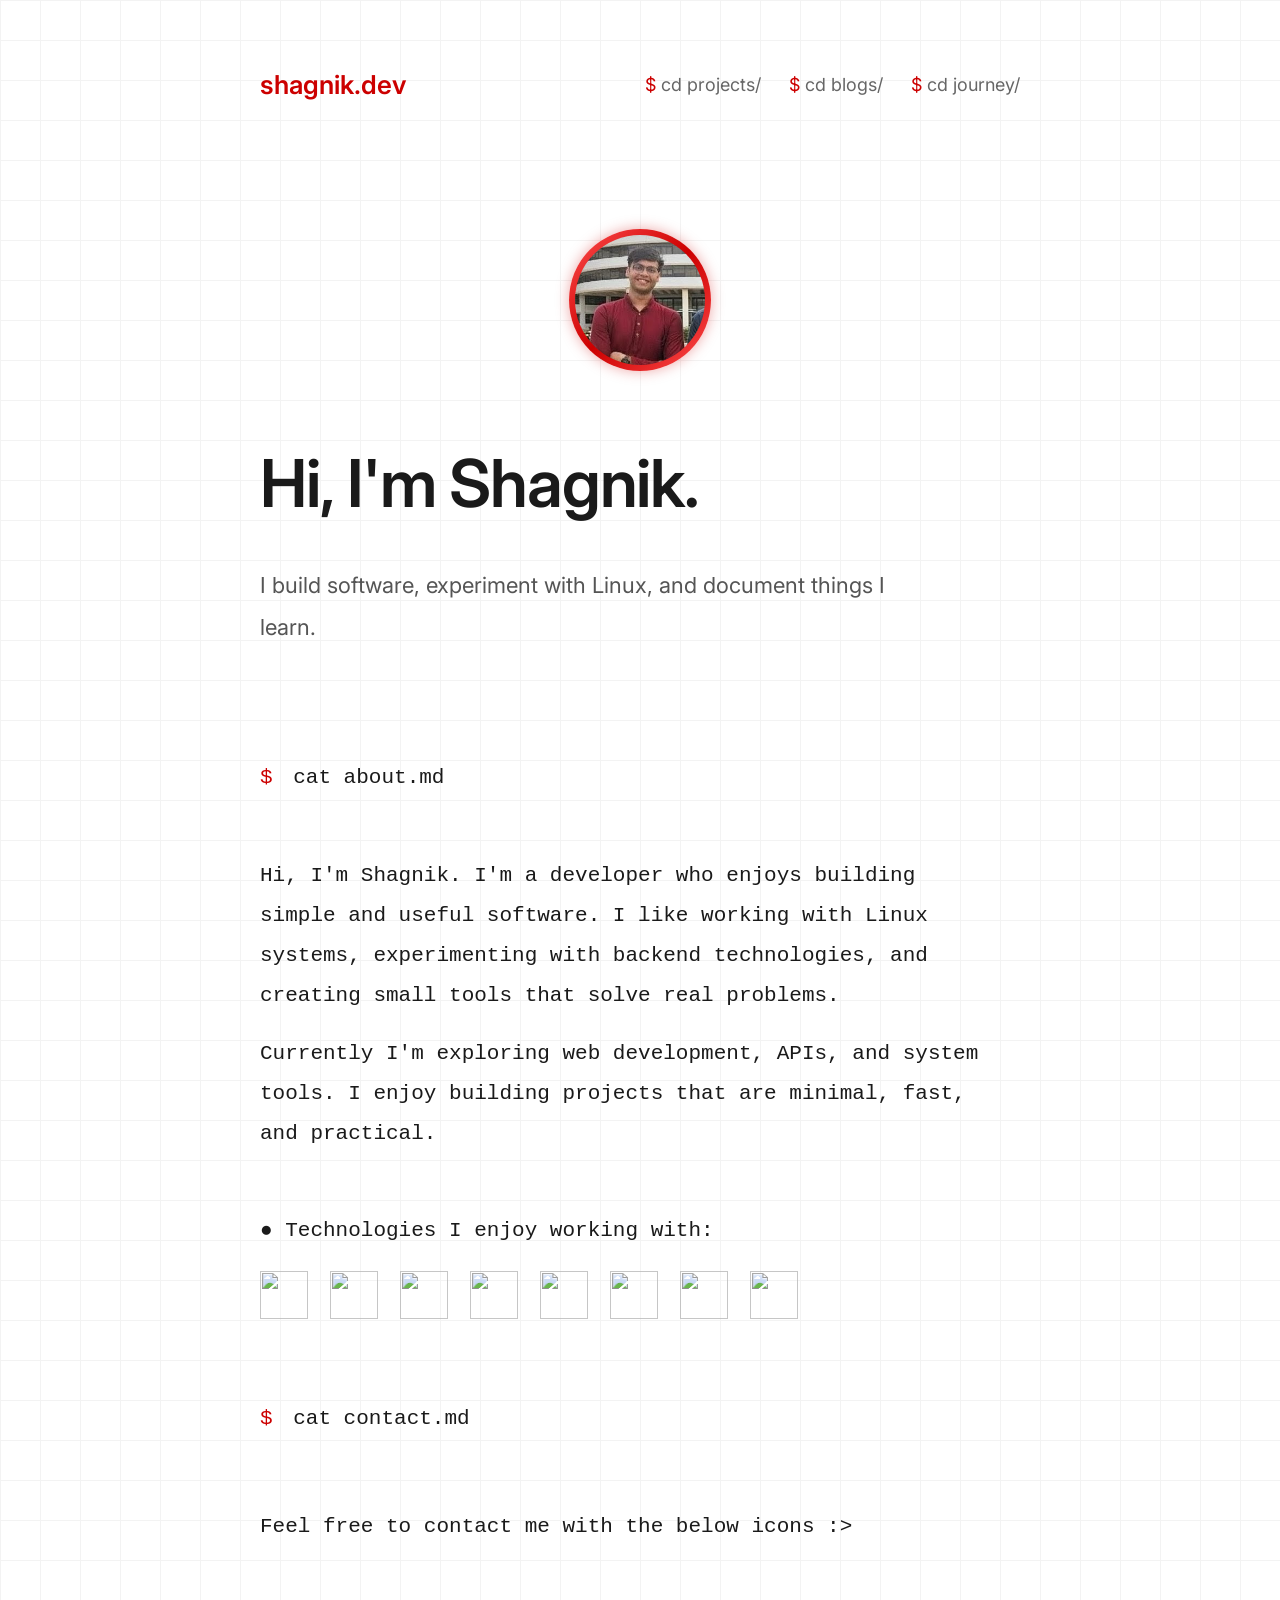
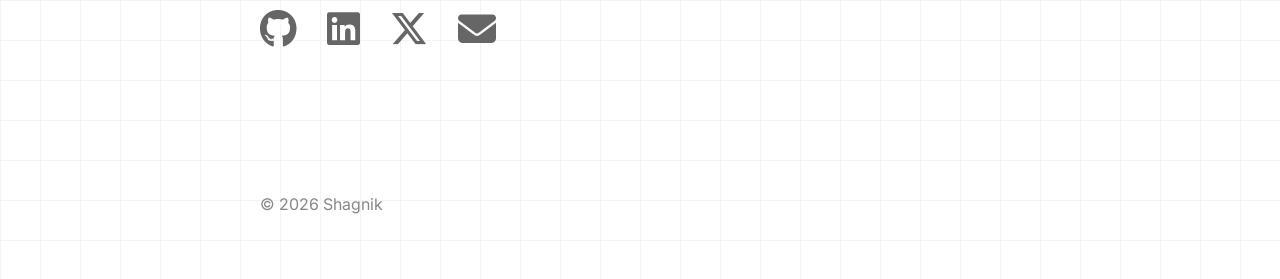
==== index.html @ b50b5f49 "changes pfp" ====
<!DOCTYPE html>
<html lang="en">
<head>

<meta charset="UTF-8">
<meta name="viewport" content="width=device-width, initial-scale=1.0">

<title>shagnik.dev</title>

<link rel="stylesheet" href="style.css">

<link rel="stylesheet"
href="https://cdnjs.cloudflare.com/ajax/libs/font-awesome/6.5.0/css/all.min.css">

</head>

<body>

<nav>

<div class="logo">shagnik.dev</div>

<ul class="links">
<li><a href="projects.html">cd projects/</a></li>
<li><a href="blogs.html">cd blogs/</a></li>
<li><a href="journey.html">cd journey/</a></li>
</ul>

</nav>

<div class="profile-container">

<div class="profile-ring">
<img src="me.jpg" alt="Shagnik">
</div>

</div>


<section class="hero">

<h1>Hi, I'm Shagnik.</h1>

<p>
I build software, experiment with Linux, and document things I learn.
</p>

</section>


<section class="terminal">

<p><span class="prompt">$</span> cat about.md</p>

<br>

<p>
Hi, I'm Shagnik. I'm a developer who enjoys building simple and useful
software. I like working with Linux systems, experimenting with backend
technologies, and creating small tools that solve real problems.
</p>

<p>
Currently I'm exploring web development, APIs, and system tools. I enjoy
building projects that are minimal, fast, and practical.
</p>

<br>

<p>● Technologies I enjoy working with:</p>

<div class="tech">

<img src="https://cdn.jsdelivr.net/gh/devicons/devicon/icons/html5/html5-original.svg">
<img src="https://cdn.jsdelivr.net/gh/devicons/devicon/icons/css3/css3-original.svg">
<img src="https://cdn.jsdelivr.net/gh/devicons/devicon/icons/javascript/javascript-original.svg">
<img src="https://cdn.jsdelivr.net/gh/devicons/devicon/icons/mongodb/mongodb-original.svg">
<img src="https://cdn.jsdelivr.net/gh/devicons/devicon/icons/github/github-original.svg">
<img src="https://cdn.jsdelivr.net/gh/devicons/devicon/icons/flask/flask-original.svg">
<img src="https://cdn.jsdelivr.net/gh/devicons/devicon/icons/go/go-original.svg">
<img src="https://cdn.jsdelivr.net/gh/devicons/devicon/icons/cplusplus/cplusplus-original.svg">

</div>


<br><br>

<p><span class="prompt">$</span> cat contact.md</p>

<br>

<ul class="terminal-list">
<li>Feel free to contact me with the below icons :></li>

</ul>


<div class="contact-icons">

<a href="https://github.com/SHAGNIK007" target="_blank" rel="noopener noreferrer">
<i class="fa-brands fa-github"></i>
</a>

<a href="https://in.linkedin.com/in/shagniksarkar" target="_blank" rel="noopener noreferrer">
<i class="fa-brands fa-linkedin"></i>
</a>

<a href="https://x.com/itz_shagnik" target="_blank" rel="noopener noreferrer">
<i class="fa-brands fa-x-twitter"></i>
</a>

<a href="mailto:shagniksarkar07@gmail.com" target="_blank" rel="noopener noreferrer">
<i class="fa-solid fa-envelope"></i>
</a>

</div>

</section>


<footer>

<p>© 2026 Shagnik</p>

</footer>

</body>
</html>
---- style.css ----
@import url('https://fonts.googleapis.com/css2?family=Inter:wght@400;500;600&display=swap');

*{
margin:0;
padding:0;
box-sizing:border-box;
}

body{

font-family:Inter, sans-serif;
color:#1a1a1a;
max-width:880px;
margin:auto;
padding:60px;
line-height:1.9;

-webkit-font-smoothing: antialiased;
-moz-osx-font-smoothing: grayscale;
text-rendering: optimizeLegibility;

background-color:white;

background-image:
linear-gradient(#f3f3f3 1px, transparent 1px),
linear-gradient(90deg,#f3f3f3 1px, transparent 1px);

background-size:40px 40px;

}


/* NAVBAR */

nav{

display:flex;
justify-content:space-between;
align-items:center;
margin-bottom:120px;

}

.logo{

font-weight:600;
font-size:26px;
color:#cc0000;

}

.links a::before{
content: "$ ";
color:#cc0000;
}

.links{

display:flex;
gap:28px;
list-style:none;

}

.links a{

text-decoration:none;
color:#666;
font-size:18px;
transition:0.2s;

}

.links a:hover{

color:#cc0000;

}

/*PROFILE PIC ---------------------------------------*/
.profile-container{

display:flex;
justify-content:center;
margin-bottom:50px;

}

.profile-ring{

padding:6px;
border-radius:50%;
background:linear-gradient(135deg,#ff4d4d,#cc0000,#ff4d4d);
box-shadow:0 0 14px rgba(204,0,0,0.35);

}

.profile-ring img{

width:130px;
height:130px;
border-radius:50%;
object-fit:cover;
display:block;

}





/* HERO */

.hero{

margin-bottom:110px;

}

.hero h1{

font-size:66px;
margin-bottom:18px;
letter-spacing:-1.2px;
font-weight:600;

}

.hero p{

color:#555;
max-width:640px;
font-size:22px;

}


/* TERMINAL */

.terminal{

font-family:monospace;
margin-bottom:120px;
font-size:21px;
max-width:720px;

}

.prompt{

color:#cc0000;
margin-right:8px;

}

.terminal p{

margin-bottom:18px;

}


/* TERMINAL LIST */

.terminal-list{

list-style:none;
margin-top:10px;

}

.terminal-list li{

margin-bottom:12px;

}


/* TECH LOGOS */

.tech{

display:flex;
gap:22px;
margin-top:20px;
flex-wrap:wrap;

}

.tech img{

width:48px;
height:48px;
opacity:0.9;
transition:0.2s;

}

.tech img:hover{

transform:scale(1.1);

}


/* CONTACT ICONS */

.contact-icons{

display:flex;
gap:30px;
margin-top:50px;

}

.contact-icons a{

color:#666;
font-size:38px;
transition:0.2s;

}

.contact-icons a:hover{

color:#cc0000;

}


/* FOOTER */

footer{

margin-top:60px;
font-size:16px;
color:#888;

}





/*PROJECTS.HTML------------------------------------------------------------------------------------------*/

.project-list{

list-style:none;
margin-top:10px;

}

.project-list li{

margin-bottom:18px;
font-size:20px;

}

.project-list a{

text-decoration:none;
color:#cc0000;

}

.project-list a:hover{

text-decoration:underline;

}

.project-list span{

color:#555;

}

/*BLOGS.HTML------------------------------------------------------------------------------------------*/
.blog-list{

list-style:none;
margin-top:10px;

}

.blog-list li{

margin-bottom:18px;
font-size:20px;

}

.blog-list a{

text-decoration:none;
color:#cc0000;

}

.blog-list a:hover{

text-decoration:underline;

}

.blog-list span{

color:#555;

}



/*JOURNEY.HTML------------------------------------------------------------------------------------------*/


.coming-soon{

display:flex;
justify-content:center;
align-items:center;
height:40vh;

}

.coming-soon h1{

font-size:100px;
font-weight:600;
letter-spacing:4px;
color:#cc0000;

}
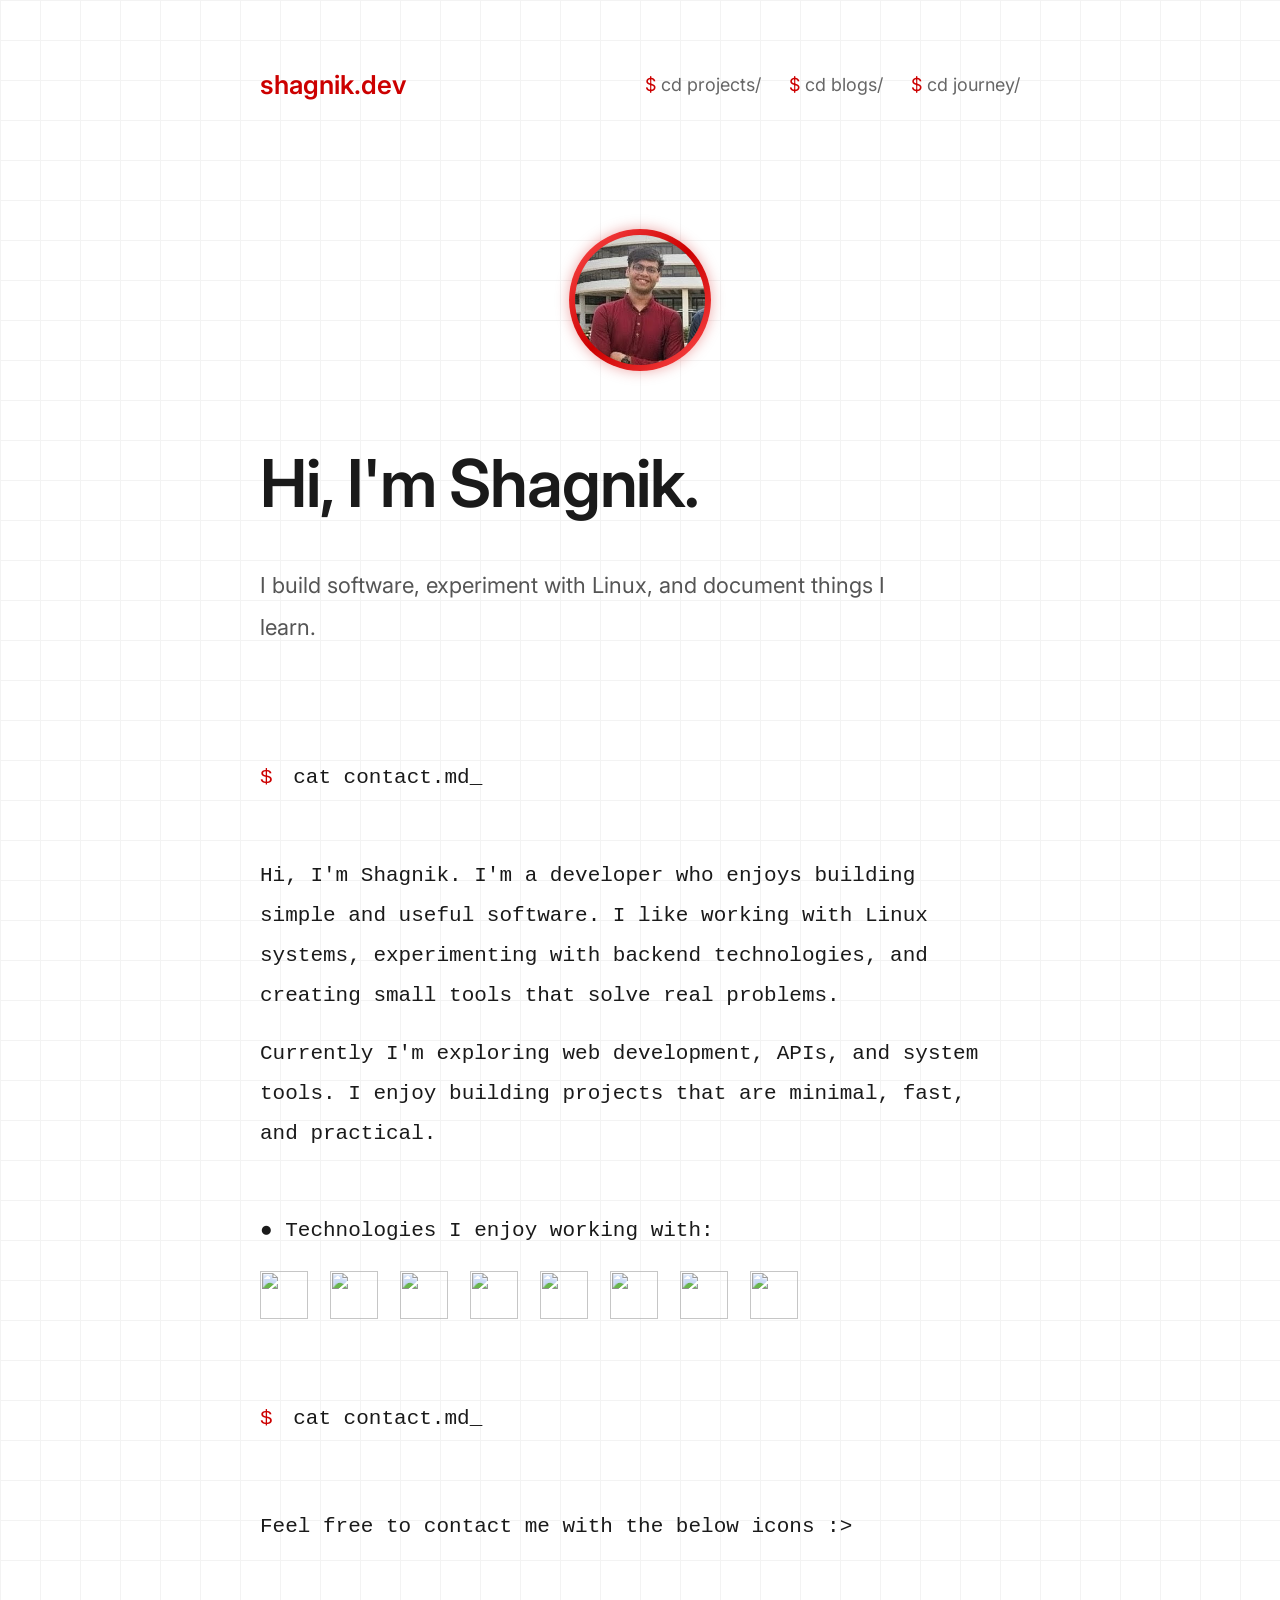
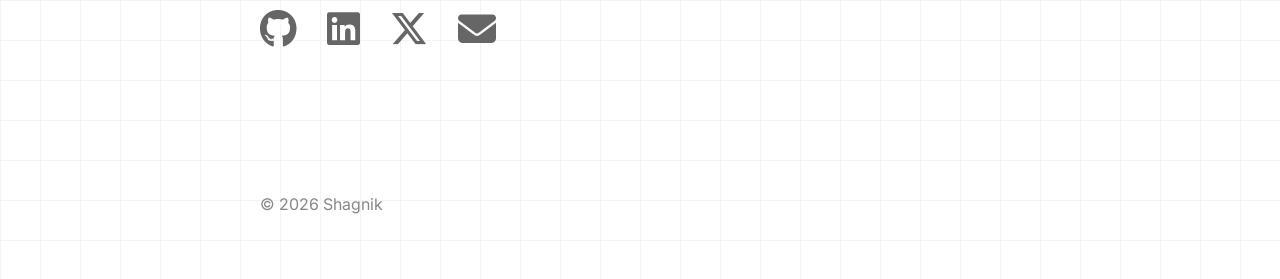
==== commit d5732d5a: "changes" ====
--- a/index.html
+++ b/index.html
@@ -8,6 +8,7 @@
 <title>shagnik.dev</title>
 
 <link rel="stylesheet" href="style.css">
+<link rel="icon" type="image/jpg" href="me.jpg">
 
 <link rel="stylesheet"
 href="https://cdnjs.cloudflare.com/ajax/libs/font-awesome/6.5.0/css/all.min.css">
@@ -50,7 +51,10 @@
 
 <section class="terminal">
 
-<p><span class="prompt">$</span> cat about.md</p>
+<p class="terminal-command">
+<span class="prompt">$</span> cat contact.md<span class="cursor">_</span>
+</p>
+
 
 <br>
 
@@ -85,7 +89,9 @@
 
 <br><br>
 
-<p><span class="prompt">$</span> cat contact.md</p>
+<p class="terminal-command">
+<span class="prompt">$</span> cat contact.md<span class="cursor">_</span>
+</p>
 
 <br>
 
--- a/style.css
+++ b/style.css
@@ -46,7 +46,6 @@
 font-weight:600;
 font-size:26px;
 color:#cc0000;
-
 }
 
 .links a::before{
@@ -333,3 +332,15 @@
 color:#cc0000;
 
 }
+
+/* blibking stuf*/
+
+.cursor{
+animation: blink 1s infinite;
+}
+
+@keyframes blink{
+0%{opacity:1;}
+50%{opacity:0;}
+100%{opacity:1;}
+}
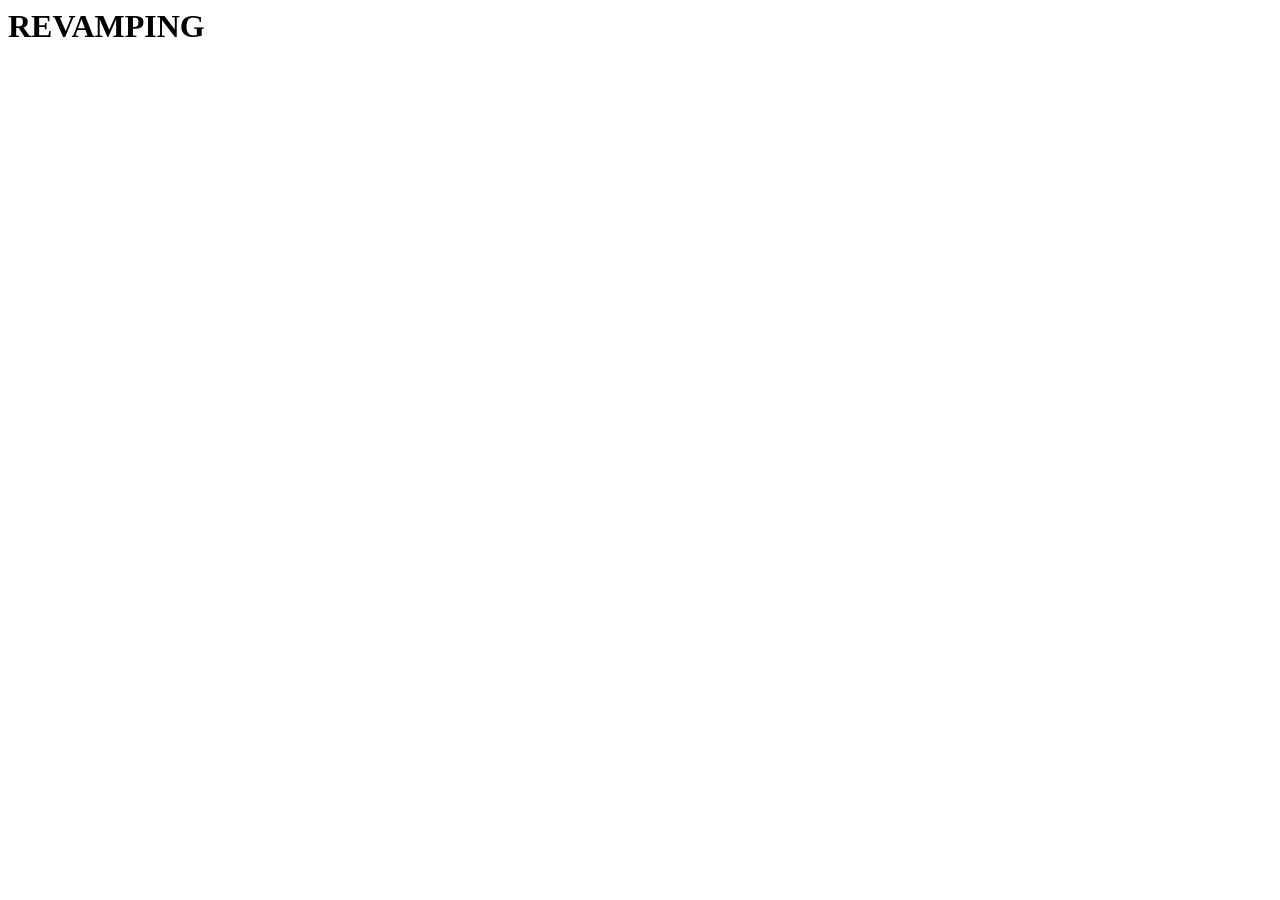
==== commit 327d6c86: "REVAMPING" ====
--- a/index.html
+++ b/index.html
@@ -1,4 +1,4 @@
-<!DOCTYPE html>
+<!-- <!DOCTYPE html>
 <html lang="en">
 <head>
 
@@ -38,11 +38,11 @@
 </div>
 
 
-<section class="hero">
+<section class="hero"> -->
 
-<h1>Hi, I'm Shagnik.</h1>
+<h1>REVAMPING</h1>
 
-<p>
+<!-- <p>
 I build software, experiment with Linux, and document things I learn.
 </p>
 
@@ -131,4 +131,4 @@
 </footer>
 
 </body>
-</html>+</html> -->
--- a/style.css
+++ b/style.css
@@ -343,4 +343,27 @@
 0%{opacity:1;}
 50%{opacity:0;}
 100%{opacity:1;}
+}
+
+/*blog API---------------------------------- */
+
+.terminal h1{
+
+margin-top:10px;
+margin-bottom:10px;
+
+}
+
+.terminal h2{
+
+margin-top:30px;
+margin-bottom:10px;
+color:#000000;
+
+}
+
+.terminal p{
+
+max-width:720px;
+
 }
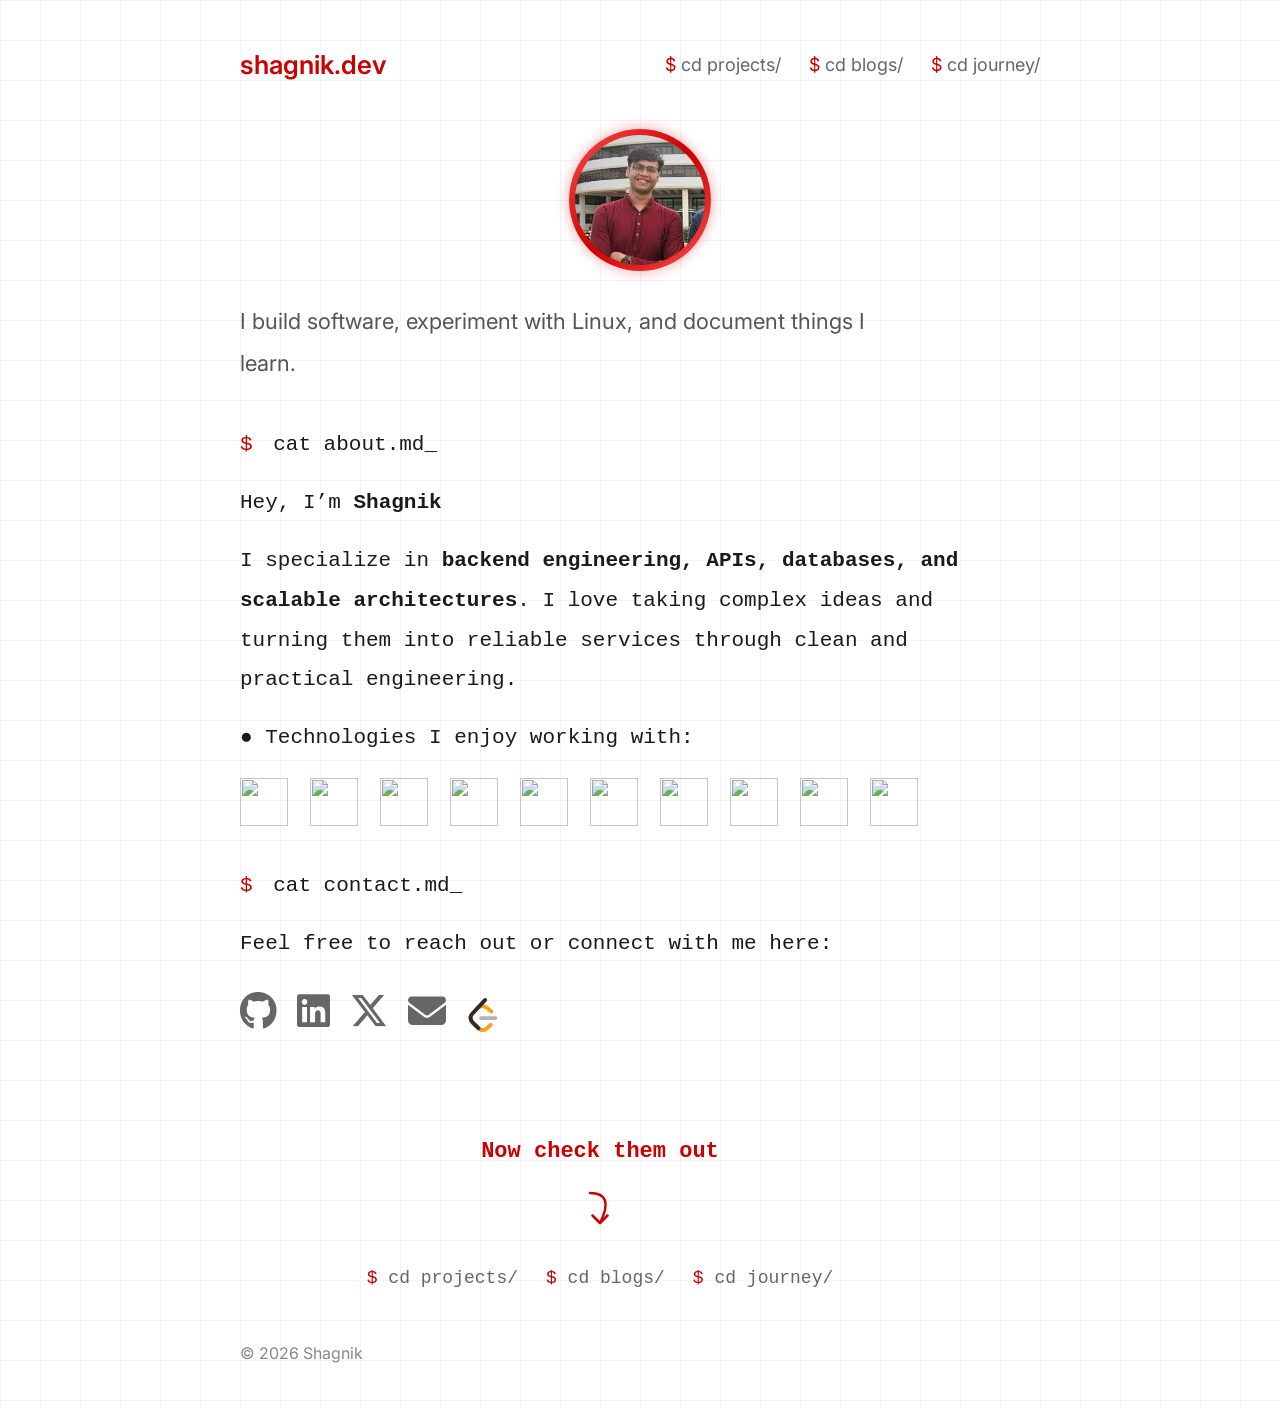
==== commit 9651d027: "revamped website" ====
--- a/index.html
+++ b/index.html
@@ -1,4 +1,4 @@
-<!-- <!DOCTYPE html>
+<!DOCTYPE html>
 <html lang="en">
 <head>
 
@@ -37,39 +37,27 @@
 
 </div>
 
+<section class="hero"> 
 
-<section class="hero"> -->
-
-<h1>REVAMPING</h1>
-
-<!-- <p>
+<p>
 I build software, experiment with Linux, and document things I learn.
 </p>
 
 </section>
 
-
 <section class="terminal">
 
 <p class="terminal-command">
-<span class="prompt">$</span> cat contact.md<span class="cursor">_</span>
-</p>
-
-
-<br>
-
-<p>
-Hi, I'm Shagnik. I'm a developer who enjoys building simple and useful
-software. I like working with Linux systems, experimenting with backend
-technologies, and creating small tools that solve real problems.
+<span class="prompt">$</span> cat about.md<span class="cursor">_</span>
 </p>
 
 <p>
-Currently I'm exploring web development, APIs, and system tools. I enjoy
-building projects that are minimal, fast, and practical.
+Hey, I’m <strong>Shagnik</strong>
 </p>
 
-<br>
+<p>
+I specialize in <strong>backend engineering, APIs, databases, and scalable architectures</strong>. I love taking complex ideas and turning them into reliable services through clean and practical engineering.
+</p>
 
 <p>● Technologies I enjoy working with:</p>
 
@@ -83,23 +71,16 @@
 <img src="https://cdn.jsdelivr.net/gh/devicons/devicon/icons/flask/flask-original.svg">
 <img src="https://cdn.jsdelivr.net/gh/devicons/devicon/icons/go/go-original.svg">
 <img src="https://cdn.jsdelivr.net/gh/devicons/devicon/icons/cplusplus/cplusplus-original.svg">
+<img src="https://cdn.jsdelivr.net/gh/devicons/devicon/icons/postgresql/postgresql-original.svg">
+<img src="https://cdn.jsdelivr.net/gh/devicons/devicon/icons/supabase/supabase-original.svg">
 
 </div>
 
-
-<br><br>
-
-<p class="terminal-command">
+<p class="terminal-command" style="margin-top: 40px;">
 <span class="prompt">$</span> cat contact.md<span class="cursor">_</span>
 </p>
 
-<br>
-
-<ul class="terminal-list">
-<li>Feel free to contact me with the below icons :></li>
-
-</ul>
-
+<p style="margin-bottom: 15px;">Feel free to reach out or connect with me here:</p>
 
 <div class="contact-icons">
 
@@ -119,10 +100,35 @@
 <i class="fa-solid fa-envelope"></i>
 </a>
 
+<a href="https://leetcode.com/u/SHAGNIK_SARKAR/" target="_blank" rel="noopener noreferrer" title="LeetCode" style="display: flex; align-items: center; transition: transform 0.2s;">
+<svg width="34" height="34" viewBox="0 0 94 111" xmlns="http://www.w3.org/2000/svg">
+    <path d="M67.5068339,83.0664138 C70.0005384,80.5763786 74.0371402,80.5828822 76.5228362,83.0809398 C79.0085322,85.5789975 79.00204,89.6226456 76.5083355,92.1126808 L65.4351451,103.169577 C55.2192332,113.370744 38.5604663,113.518673 28.1722578,103.513204 C28.112217,103.455678 23.486583,98.9201326 8.22702585,83.9570195 C-1.92478479,74.0028895 -2.93614945,58.0748736 6.61697549,47.8463644 L24.4286944,28.7745461 C33.9100043,18.6218594 51.3874487,17.5122246 62.2279907,26.2789232 L78.4052912,39.3620235 C81.1448956,41.5776292 81.5728103,45.5984975 79.3610655,48.3428842 C77.1493207,51.0872709 73.1354592,51.5159327 70.3958548,49.300327 L54.2186634,36.2173149 C48.5492813,31.6325105 38.631911,32.2621597 33.7398535,37.5006265 L15.9279056,56.5726899 C11.2772073,61.552182 11.7865613,69.5740156 17.1461283,74.8292186 C28.3515339,85.8169393 36.9874071,94.2846214 36.9973988,94.294225 C42.3981571,99.4959838 51.130862,99.418438 56.43358,94.1233737 L67.5068339,83.0664138 Z" fill="#FFA116"></path>
+    <path d="M40.6069914,72.0014117 C37.086019,72.0014117 34.2317068,69.142117 34.2317068,65.6149982 C34.2317068,62.0878794 37.086019,59.2285847 40.6069914,59.2285847 L87.6247154,59.2285847 C91.1456879,59.2285847 94,62.0878794 94,65.6149982 C94,69.142117 91.1456879,72.0014117 87.6247154,72.0014117 L40.6069914,72.0014117 Z" fill="#B3B3B3"></path>
+    <path d="M49.4124315,2.02335002 C51.8178981,-0.552320454 55.852269,-0.686893945 58.4234511,1.72277172 C60.9946333,4.13243738 61.1289722,8.17385083 58.7235056,10.7495213 L15.9282277,56.5728697 C11.2773659,61.551984 11.7867168,69.5737689 17.1459309,74.8291832 L36.9094236,94.2091099 C39.4255514,96.6764051 39.4686234,100.719828 37.0056277,103.240348 C34.5426319,105.760868 30.5062548,105.804016 27.990127,103.33672 L8.22654289,83.9567041 C-1.92467414,74.0021005 -2.93603527,58.0741402 6.61751533,47.846311 L49.4124315,2.02335002 Z" fill="#2c2c2c"></path>
+</svg>
+</a>
+
+</div>
+
+
+<div style="margin-top: 80px; display: flex; flex-direction: column; align-items: center; justify-content: center;">
+    <p style="font-size: 22px; font-weight: 600; color: #cc0000; font-family: monospace; margin-bottom: 10px;">
+        Now check them out
+    </p>
+    
+    <svg width="50" height="50" viewBox="0 0 100 100" fill="none" stroke="#cc0000" stroke-width="5" stroke-linecap="round" stroke-linejoin="round" style="margin-bottom: 25px;">
+        <path d="M 30 20 Q 80 20 50 80" />
+        <path d="M 35 65 L 50 80 L 65 65" />
+    </svg>
+    
+    <ul class="links" style="justify-content: center; flex-wrap: wrap;">
+        <li><a href="projects.html">cd projects/</a></li>
+        <li><a href="blogs.html">cd blogs/</a></li>
+        <li><a href="journey.html">cd journey/</a></li>
+    </ul>
 </div>
 
 </section>
-
 
 <footer>
 
@@ -131,4 +137,4 @@
 </footer>
 
 </body>
-</html> -->
+</html>
--- a/style.css
+++ b/style.css
@@ -12,7 +12,7 @@
 color:#1a1a1a;
 max-width:880px;
 margin:auto;
-padding:60px;
+padding:40px;
 line-height:1.9;
 
 -webkit-font-smoothing: antialiased;
@@ -37,7 +37,7 @@
 display:flex;
 justify-content:space-between;
 align-items:center;
-margin-bottom:120px;
+margin-bottom:40px;
 
 }
 
@@ -81,7 +81,7 @@
 
 display:flex;
 justify-content:center;
-margin-bottom:50px;
+margin-bottom:30px;
 
 }
 
@@ -112,7 +112,7 @@
 
 .hero{
 
-margin-bottom:110px;
+margin-bottom:40px;
 
 }
 
@@ -139,7 +139,7 @@
 .terminal{
 
 font-family:monospace;
-margin-bottom:120px;
+margin-bottom:40px;
 font-size:21px;
 max-width:720px;
 
@@ -207,8 +207,9 @@
 .contact-icons{
 
 display:flex;
-gap:30px;
-margin-top:50px;
+gap:20px;
+margin-top:10px;
+align-items: center;
 
 }
 
@@ -231,7 +232,7 @@
 
 footer{
 
-margin-top:60px;
+margin-top:40px;
 font-size:16px;
 color:#888;
 
@@ -243,106 +244,203 @@
 
 /*PROJECTS.HTML------------------------------------------------------------------------------------------*/
 
-.project-list{
+.project-grid {
+    display: grid;
+    grid-template-columns: repeat(auto-fit, minmax(280px, 1fr));
+    gap: 24px;
+    margin-top: 30px;
+}
+
+.project-card {
+    border: 1px solid #eaeaea;
+    border-radius: 12px;
+    padding: 24px;
+    background-color: #fff;
+    box-shadow: 0 4px 6px rgba(0, 0, 0, 0.02), 0 1px 3px rgba(0,0,0,0.05);
+    transition: transform 0.3s ease, box-shadow 0.3s ease, border-color 0.3s ease;
+    display: flex;
+    flex-direction: column;
+}
+
+.project-card:hover {
+    transform: translateY(-6px);
+    box-shadow: 0 12px 24px rgba(204, 0, 0, 0.08);
+    border-color: #ffb3b3;
+}
+
+.status-badge {
+    display: inline-block;
+    background-color: #fff0f0;
+    color: #cc0000;
+    padding: 4px 10px;
+    border-radius: 20px;
+    font-size: 12px;
+    font-weight: 600;
+    font-family: Inter, sans-serif;
+    border: 1px solid #ffd6d6;
+    margin-bottom: 12px;
+    width: max-content;
+}
+
+.project-card.currently-building {
+    border-color: #ffd6d6;
+    background: linear-gradient(to bottom right, #ffffff, #fffafaa0);
+}
+
+.project-card h3 {
+    font-size: 22px;
+    margin-bottom: 12px;
+    color: #1a1a1a;
+    font-family: monospace;
+}
+
+.project-card p {
+    color: #555;
+    font-size: 16px;
+    margin-bottom: 24px;
+    flex-grow: 1;
+    line-height: 1.6;
+}
+
+.project-links {
+    display: flex;
+    gap: 16px;
+}
+
+.project-links a {
+    text-decoration: none;
+    font-size: 15px;
+    font-weight: 500;
+    color: #666;
+    display: flex;
+    align-items: center;
+    gap: 6px;
+    transition: color 0.2s;
+}
+
+.project-links a:hover {
+    color: #cc0000;
+}
+
+/*BLOGS.HTML------------------------------------------------------------------------------------------*/
+.blog-list{
 
 list-style:none;
 margin-top:10px;
 
 }
 
-.project-list li{
+.blog-list li{
 
 margin-bottom:18px;
 font-size:20px;
 
 }
 
-.project-list a{
+.blog-list a{
 
 text-decoration:none;
 color:#cc0000;
 
 }
 
-.project-list a:hover{
+.blog-list a:hover{
 
 text-decoration:underline;
 
 }
 
-.project-list span{
+.blog-list span{
 
 color:#555;
 
 }
 
-/*BLOGS.HTML------------------------------------------------------------------------------------------*/
-.blog-list{
-
-list-style:none;
-margin-top:10px;
-
-}
-
-.blog-list li{
-
-margin-bottom:18px;
-font-size:20px;
-
-}
-
-.blog-list a{
-
-text-decoration:none;
-color:#cc0000;
-
-}
-
-.blog-list a:hover{
-
-text-decoration:underline;
-
-}
-
-.blog-list span{
-
-color:#555;
-
-}
-
-
-
-/*JOURNEY.HTML------------------------------------------------------------------------------------------*/
-
-
-.coming-soon{
-
-display:flex;
-justify-content:center;
-align-items:center;
-height:40vh;
-
-}
-
-.coming-soon h1{
-
-font-size:100px;
-font-weight:600;
-letter-spacing:4px;
-color:#cc0000;
-
-}
-
-/* blibking stuf*/
-
-.cursor{
-animation: blink 1s infinite;
-}
-
-@keyframes blink{
-0%{opacity:1;}
-50%{opacity:0;}
-100%{opacity:1;}
+
+
+/* TIMELINE STYLES */
+
+.timeline {
+    position: relative;
+    max-width: 800px;
+    margin: 40px auto;
+    padding: 20px 0;
+}
+
+.timeline::after {
+    content: '';
+    position: absolute;
+    width: 4px;
+    background-color: #eaeaea;
+    top: 0;
+    bottom: 0;
+    left: 50%;
+    margin-left: -2px;
+    border-radius: 2px;
+}
+
+.timeline-item {
+    padding: 10px 40px;
+    position: relative;
+    background-color: inherit;
+    width: 50%;
+}
+
+.timeline-item::after {
+    content: '';
+    position: absolute;
+    width: 16px;
+    height: 16px;
+    right: -10px;
+    background-color: #fff;
+    border: 3px solid #cc0000;
+    top: 24px;
+    border-radius: 50%;
+    z-index: 1;
+}
+
+.left {
+    left: 0;
+}
+
+.right {
+    left: 50%;
+}
+
+.right::after {
+    left: -10px;
+}
+
+.timeline-content {
+    padding: 24px;
+    background-color: #fff;
+    position: relative;
+    border-radius: 8px;
+    border: 1px solid #eaeaea;
+    box-shadow: 0 2px 4px rgba(0,0,0,0.04);
+}
+
+.timeline-content h2 {
+    color: #cc0000;
+    font-size: 24px;
+    margin-bottom: 12px;
+    font-family: monospace;
+}
+
+.timeline-content p {
+    font-size: 16px;
+    line-height: 1.7;
+    color: #555;
+}
+
+.timeline-content a {
+    color: #cc0000;
+    text-decoration: none;
+    font-weight: 500;
+}
+
+.timeline-content a:hover {
+    text-decoration: underline;
 }
 
 /*blog API---------------------------------- */
@@ -366,4 +464,143 @@
 
 max-width:720px;
 
-}+}
+
+/* RESPONSIVE DESIGN */
+@media (max-width: 768px) {
+    body {
+        padding: 25px 20px;
+    }
+    nav {
+        flex-direction: column;
+        gap: 15px;
+        margin-bottom: 30px;
+    }
+    .logo {
+        font-size: 24px;
+    }
+    .hero h1 {
+        font-size: 40px;
+        margin-bottom: 12px;
+    }
+    .hero p {
+        font-size: 18px;
+    }
+    .terminal {
+        font-size: 17px;
+    }
+    .links {
+        gap: 12px;
+        flex-wrap: wrap;
+        justify-content: center;
+    }
+    .tech {
+        gap: 15px;
+        justify-content: flex-start;
+    }
+    .tech img {
+        width: 40px;
+        height: 40px;
+    }
+    .contact-icons {
+        gap: 15px;
+        flex-wrap: wrap;
+    }
+    .profile-ring img {
+        width: 110px;
+        height: 110px;
+    }
+    .project-grid {
+        gap: 16px;
+    }
+
+    /* Mobile Timeline */
+    .timeline::after {
+        left: 20px;
+    }
+    .timeline-item {
+        width: 100%;
+        padding-left: 50px;
+        padding-right: 0px;
+    }
+    .timeline-item::after {
+        left: 10px;
+        right: auto;
+    }
+    .right {
+        left: 0%;
+    }
+}
+
+@media (max-width: 480px) {
+    body {
+        padding: 15px 15px;
+    }
+    .hero h1 {
+        font-size: 32px;
+    }
+    .hero p {
+        font-size: 16px;
+    }
+    .terminal {
+        font-size: 15px;
+    }
+    .project-grid {
+        grid-template-columns: 1fr;
+    }
+    .links a {
+        font-size: 15px;
+    }
+    .contact-icons a {
+        font-size: 30px;
+    }
+    .contact-icons svg {
+        width: 28px;
+        height: 28px;
+    }
+    .profile-ring img {
+        width: 90px;
+        height: 90px;
+    }
+    pre {
+        font-size: 13px;
+        padding: 12px;
+    }
+}
+/* Blinking cursor */
+.cursor {
+    animation: blink 1s infinite;
+}
+@keyframes blink {
+    0% { opacity: 1; }
+    50% { opacity: 0; }
+    100% { opacity: 1; }
+}
+
+/* CODE BLOCKS */
+pre {
+    background-color: #1e1e1e;
+    color: #d4d4d4;
+    padding: 16px;
+    border-radius: 8px;
+    overflow-x: auto;
+    font-family: monospace;
+    font-size: 15px;
+    margin: 16px 0;
+    box-shadow: inset 0 0 10px rgba(0,0,0,0.5);
+}
+
+code {
+    font-family: monospace;
+    background-color: #f3f3f3;
+    padding: 2px 6px;
+    border-radius: 4px;
+    font-size: 0.95em;
+    color: #cc0000;
+}
+
+pre code {
+    background-color: transparent;
+    padding: 0;
+    color: inherit;
+}
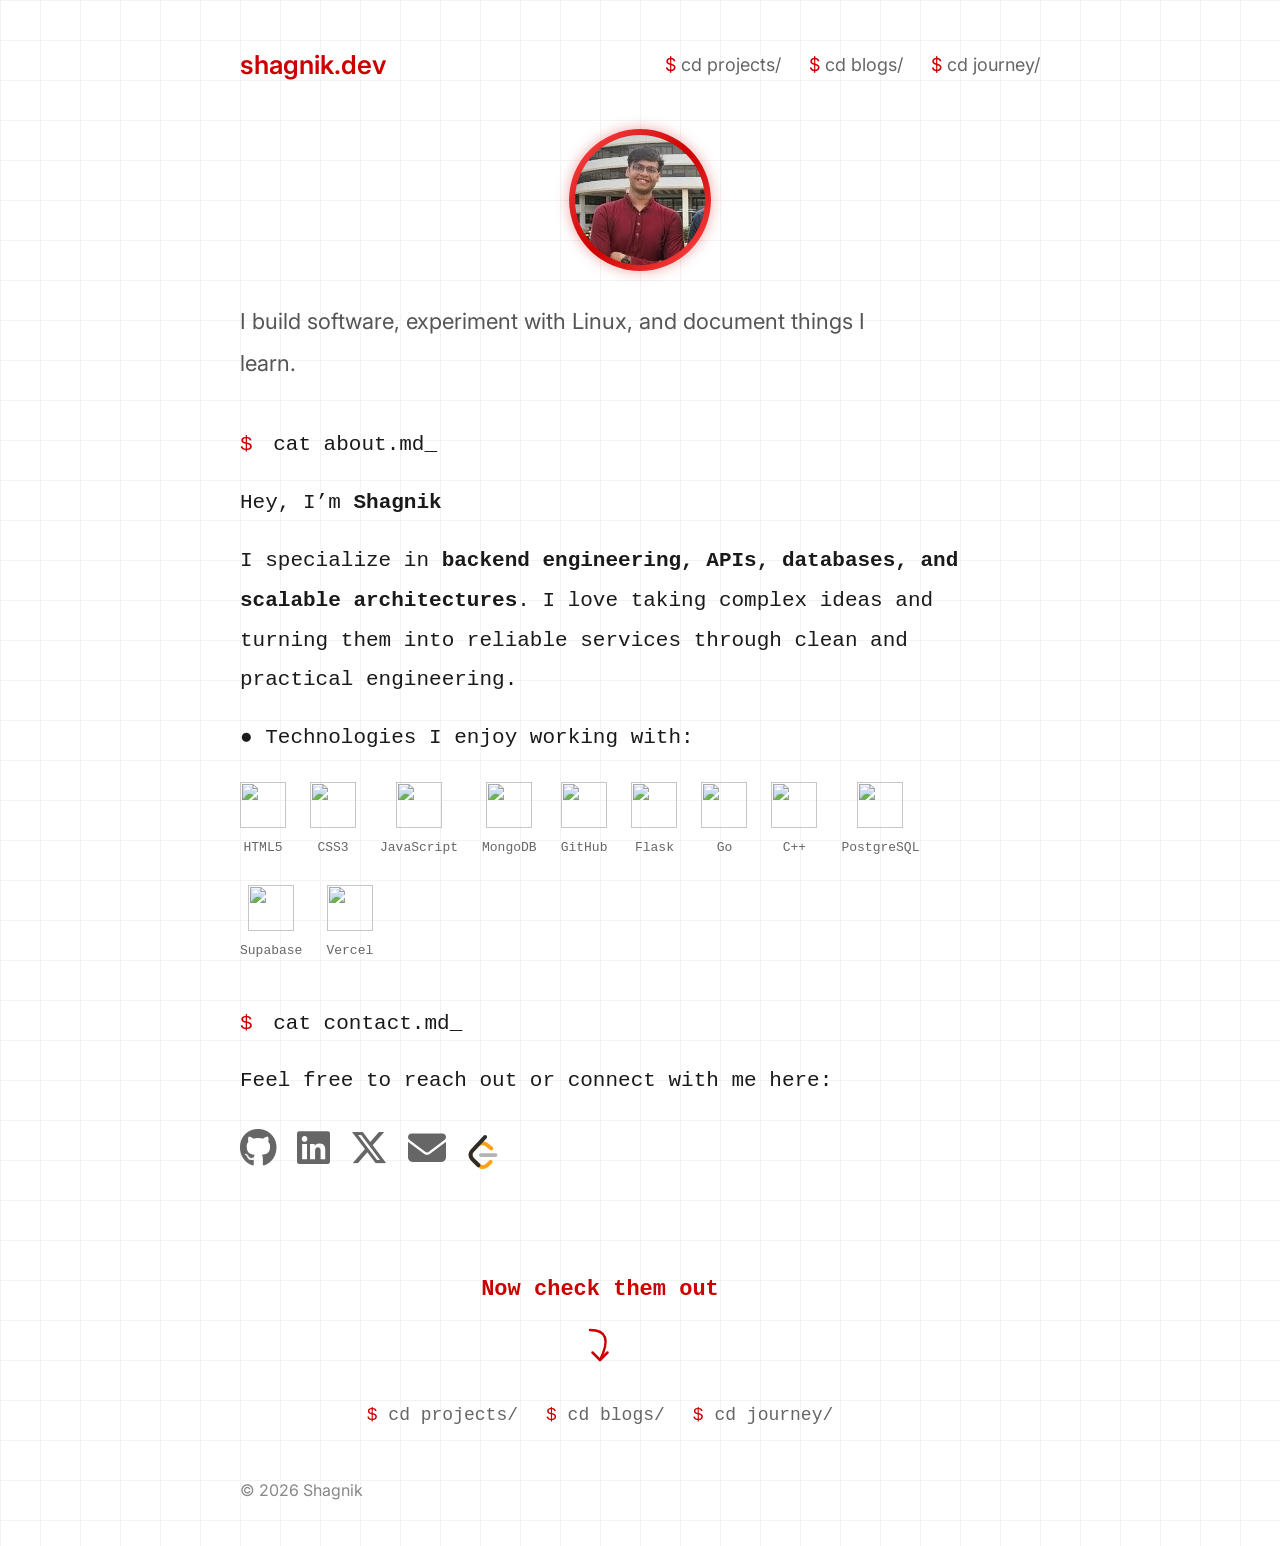
==== commit b2033da5: "added names under logos" ====
--- a/index.html
+++ b/index.html
@@ -19,7 +19,7 @@
 
 <nav>
 
-<div class="logo">shagnik.dev</div>
+<a href="index.html" class="logo" style="text-decoration: none;">shagnik.dev</a>
 
 <ul class="links">
 <li><a href="projects.html">cd projects/</a></li>
@@ -63,16 +63,60 @@
 
 <div class="tech">
 
-<img src="https://cdn.jsdelivr.net/gh/devicons/devicon/icons/html5/html5-original.svg">
-<img src="https://cdn.jsdelivr.net/gh/devicons/devicon/icons/css3/css3-original.svg">
-<img src="https://cdn.jsdelivr.net/gh/devicons/devicon/icons/javascript/javascript-original.svg">
-<img src="https://cdn.jsdelivr.net/gh/devicons/devicon/icons/mongodb/mongodb-original.svg">
-<img src="https://cdn.jsdelivr.net/gh/devicons/devicon/icons/github/github-original.svg">
-<img src="https://cdn.jsdelivr.net/gh/devicons/devicon/icons/flask/flask-original.svg">
-<img src="https://cdn.jsdelivr.net/gh/devicons/devicon/icons/go/go-original.svg">
-<img src="https://cdn.jsdelivr.net/gh/devicons/devicon/icons/cplusplus/cplusplus-original.svg">
-<img src="https://cdn.jsdelivr.net/gh/devicons/devicon/icons/postgresql/postgresql-original.svg">
-<img src="https://cdn.jsdelivr.net/gh/devicons/devicon/icons/supabase/supabase-original.svg">
+<div class="tech-item">
+  <img src="https://cdn.jsdelivr.net/gh/devicons/devicon/icons/html5/html5-original.svg">
+  <span class="tech-label">HTML5</span>
+</div>
+
+<div class="tech-item">
+  <img src="https://cdn.jsdelivr.net/gh/devicons/devicon/icons/css3/css3-original.svg">
+  <span class="tech-label">CSS3</span>
+</div>
+
+<div class="tech-item">
+  <img src="https://cdn.jsdelivr.net/gh/devicons/devicon/icons/javascript/javascript-original.svg">
+  <span class="tech-label">JavaScript</span>
+</div>
+
+<div class="tech-item">
+  <img src="https://cdn.jsdelivr.net/gh/devicons/devicon/icons/mongodb/mongodb-original.svg">
+  <span class="tech-label">MongoDB</span>
+</div>
+
+<div class="tech-item">
+  <img src="https://cdn.jsdelivr.net/gh/devicons/devicon/icons/github/github-original.svg">
+  <span class="tech-label">GitHub</span>
+</div>
+
+<div class="tech-item">
+  <img src="https://cdn.jsdelivr.net/gh/devicons/devicon/icons/flask/flask-original.svg">
+  <span class="tech-label">Flask</span>
+</div>
+
+<div class="tech-item">
+  <img src="https://cdn.jsdelivr.net/gh/devicons/devicon/icons/go/go-original.svg">
+  <span class="tech-label">Go</span>
+</div>
+
+<div class="tech-item">
+  <img src="https://cdn.jsdelivr.net/gh/devicons/devicon/icons/cplusplus/cplusplus-original.svg">
+  <span class="tech-label">C++</span>
+</div>
+
+<div class="tech-item">
+  <img src="https://cdn.jsdelivr.net/gh/devicons/devicon/icons/postgresql/postgresql-original.svg">
+  <span class="tech-label">PostgreSQL</span>
+</div>
+
+<div class="tech-item">
+  <img src="https://cdn.jsdelivr.net/gh/devicons/devicon/icons/supabase/supabase-original.svg">
+  <span class="tech-label">Supabase</span>
+</div>
+
+<div class="tech-item">
+  <img src="https://cdn.jsdelivr.net/gh/devicons/devicon/icons/vercel/vercel-original.svg">
+  <span class="tech-label">Vercel</span>
+</div>
 
 </div>
 
@@ -84,19 +128,19 @@
 
 <div class="contact-icons">
 
-<a href="https://github.com/SHAGNIK007" target="_blank" rel="noopener noreferrer">
+<a href="https://github.com/SHAGNIK007" target="_blank" rel="noopener noreferrer" title="GitHub">
 <i class="fa-brands fa-github"></i>
 </a>
 
-<a href="https://in.linkedin.com/in/shagniksarkar" target="_blank" rel="noopener noreferrer">
+<a href="https://in.linkedin.com/in/shagniksarkar" target="_blank" rel="noopener noreferrer" title="LinkedIn">
 <i class="fa-brands fa-linkedin"></i>
 </a>
 
-<a href="https://x.com/itz_shagnik" target="_blank" rel="noopener noreferrer">
+<a href="https://x.com/itz_shagnik" target="_blank" rel="noopener noreferrer" title="X (Twitter)">
 <i class="fa-brands fa-x-twitter"></i>
 </a>
 
-<a href="mailto:shagniksarkar07@gmail.com" target="_blank" rel="noopener noreferrer">
+<a href="mailto:shagniksarkar07@gmail.com" target="_blank" rel="noopener noreferrer" title="Email">
 <i class="fa-solid fa-envelope"></i>
 </a>
 
--- a/style.css
+++ b/style.css
@@ -178,27 +178,45 @@
 /* TECH LOGOS */
 
 .tech{
-
 display:flex;
-gap:22px;
-margin-top:20px;
+gap:24px;
+margin-top:24px;
 flex-wrap:wrap;
-
-}
-
-.tech img{
-
-width:48px;
-height:48px;
-opacity:0.9;
-transition:0.2s;
-
-}
-
-.tech img:hover{
-
-transform:scale(1.1);
-
+}
+
+.tech-item {
+display: flex;
+flex-direction: column;
+align-items: center;
+gap: 8px;
+transition: 0.2s;
+cursor: default;
+}
+
+.tech-item:hover {
+transform: translateY(-4px);
+}
+
+.tech-item img {
+width: 46px;
+height: 46px;
+opacity: 0.9;
+transition: 0.2s;
+}
+
+.tech-item:hover img {
+opacity: 1;
+}
+
+.tech-label {
+font-size: 13px;
+color: #666;
+font-family: monospace;
+transition: 0.2s;
+}
+
+.tech-item:hover .tech-label {
+color: #cc0000;
 }
 
 
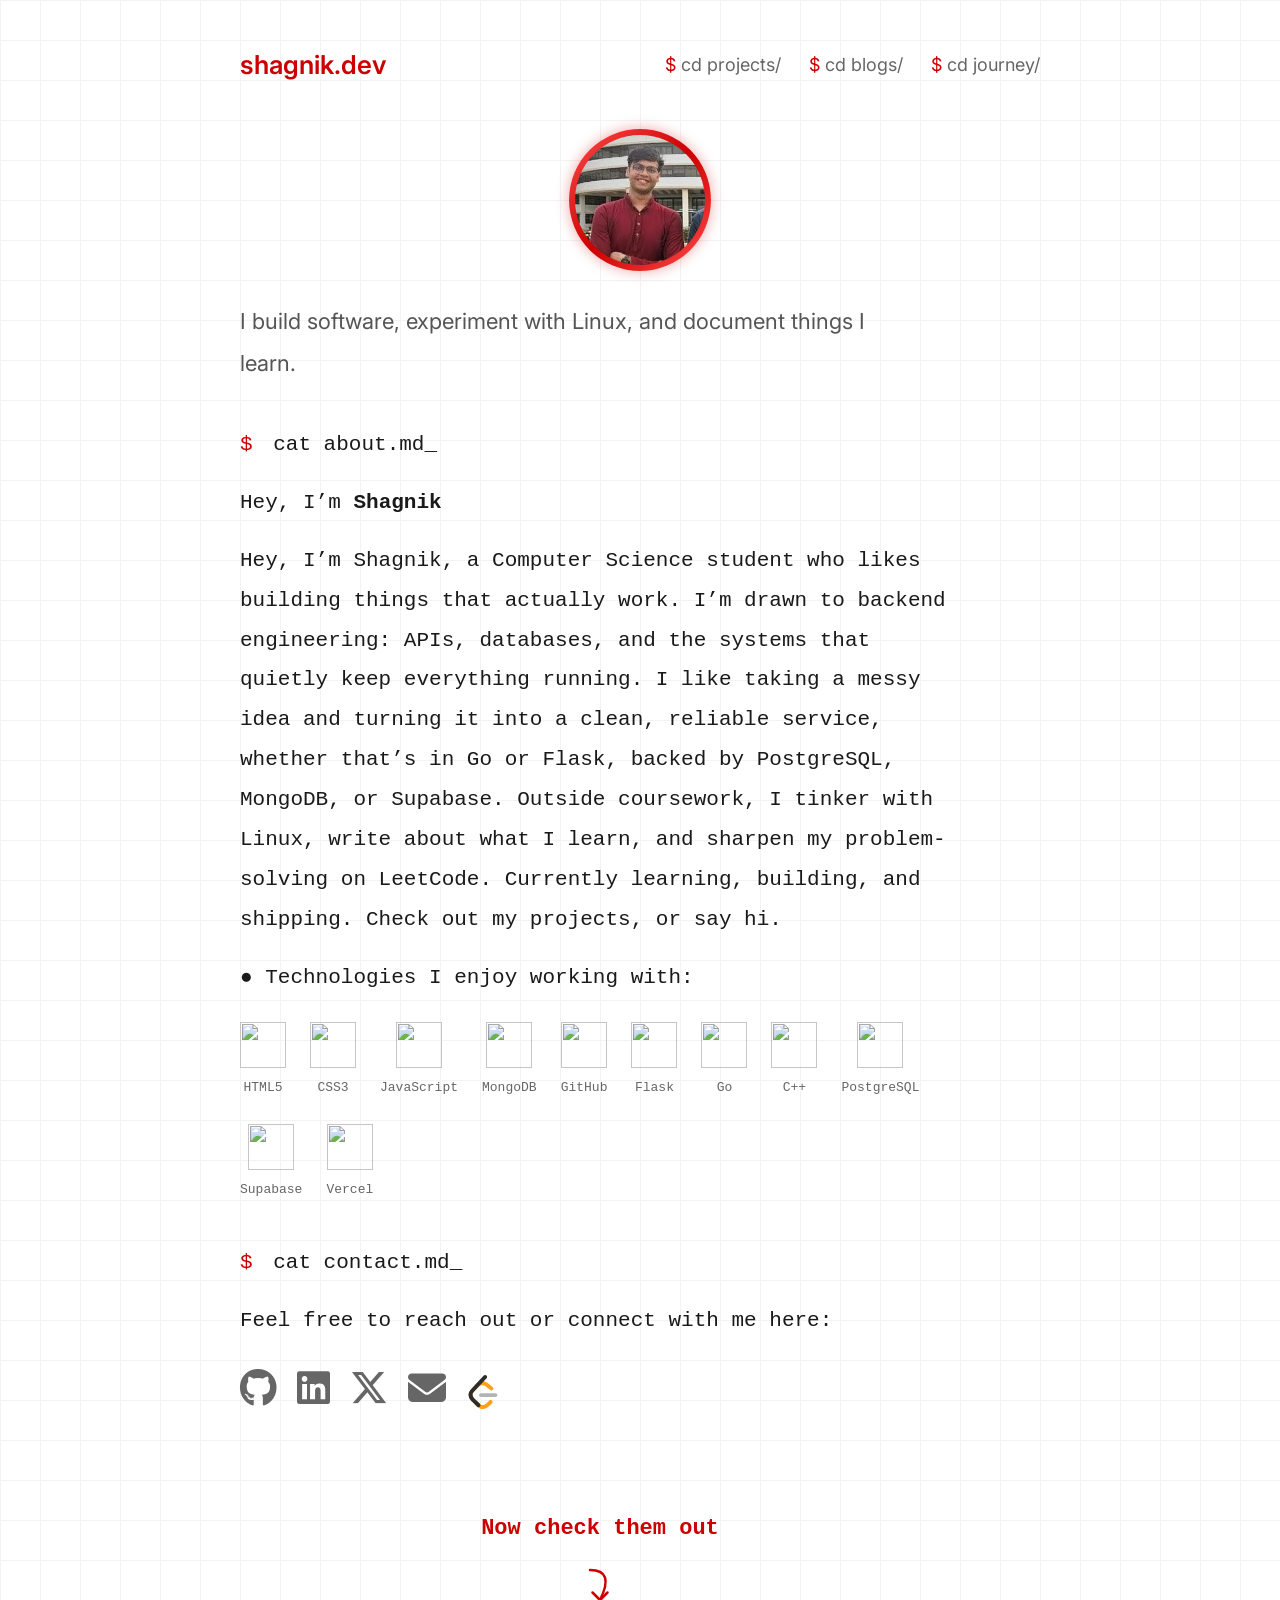
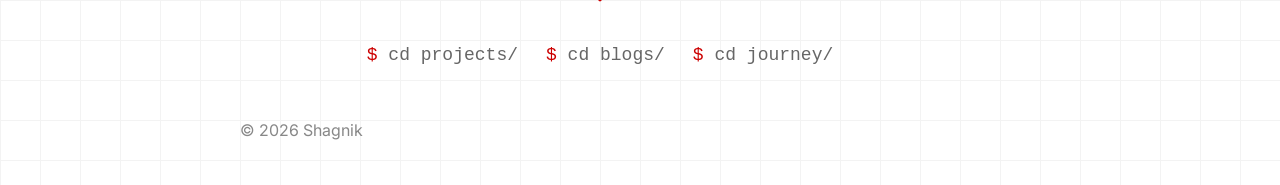
==== commit 4ec7d364: "Update index.html" ====
--- a/index.html
+++ b/index.html
@@ -56,8 +56,13 @@
 </p>
 
 <p>
-I specialize in <strong>backend engineering, APIs, databases, and scalable architectures</strong>. I love taking complex ideas and turning them into reliable services through clean and practical engineering.
-</p>
+Hey, I’m Shagnik, a Computer Science student who likes building things that actually work.
+
+I’m drawn to backend engineering: APIs, databases, and the systems that quietly keep everything running. I like taking a messy idea and turning it into a clean, reliable service, whether that’s in Go or Flask, backed by PostgreSQL, MongoDB, or Supabase.
+
+Outside coursework, I tinker with Linux, write about what I learn, and sharpen my problem-solving on LeetCode.
+
+Currently learning, building, and shipping. Check out my projects, or say hi.</p>
 
 <p>● Technologies I enjoy working with:</p>
 
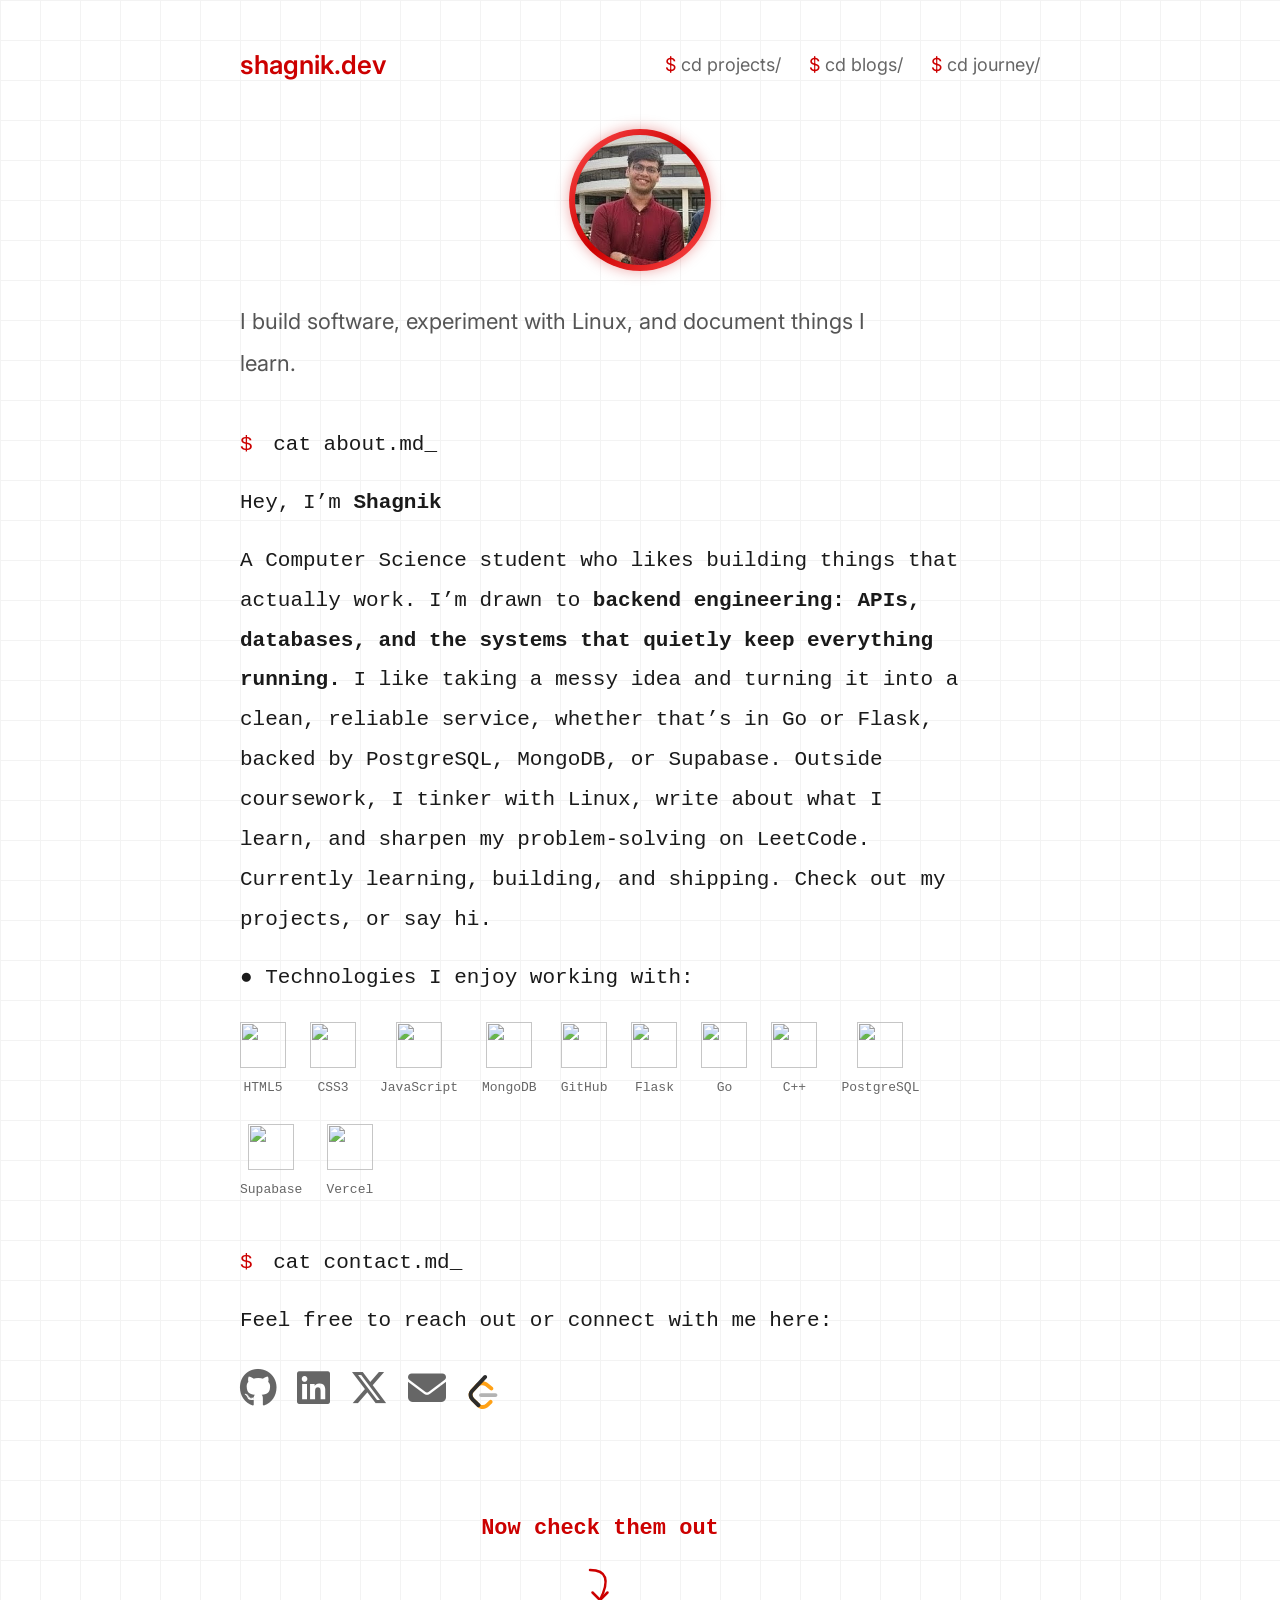
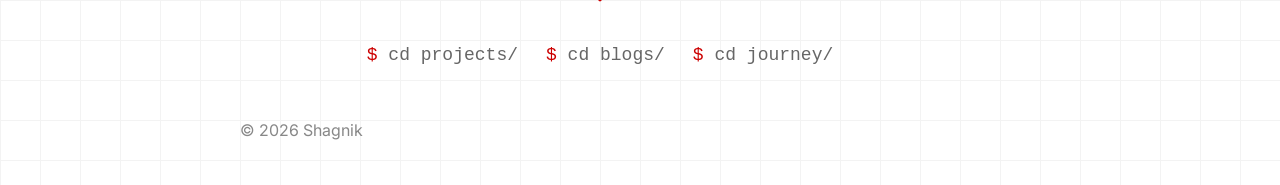
==== commit 63427e26: "Update index.html" ====
--- a/index.html
+++ b/index.html
@@ -55,10 +55,9 @@
 Hey, I’m <strong>Shagnik</strong>
 </p>
 
-<p>
-Hey, I’m Shagnik, a Computer Science student who likes building things that actually work.
+<p> A Computer Science student who likes building things that actually work.
 
-I’m drawn to backend engineering: APIs, databases, and the systems that quietly keep everything running. I like taking a messy idea and turning it into a clean, reliable service, whether that’s in Go or Flask, backed by PostgreSQL, MongoDB, or Supabase.
+I’m drawn to <strong>backend engineering: APIs, databases, and the systems that quietly keep everything running. </strong>I like taking a messy idea and turning it into a clean, reliable service, whether that’s in Go or Flask, backed by PostgreSQL, MongoDB, or Supabase.
 
 Outside coursework, I tinker with Linux, write about what I learn, and sharpen my problem-solving on LeetCode.
 
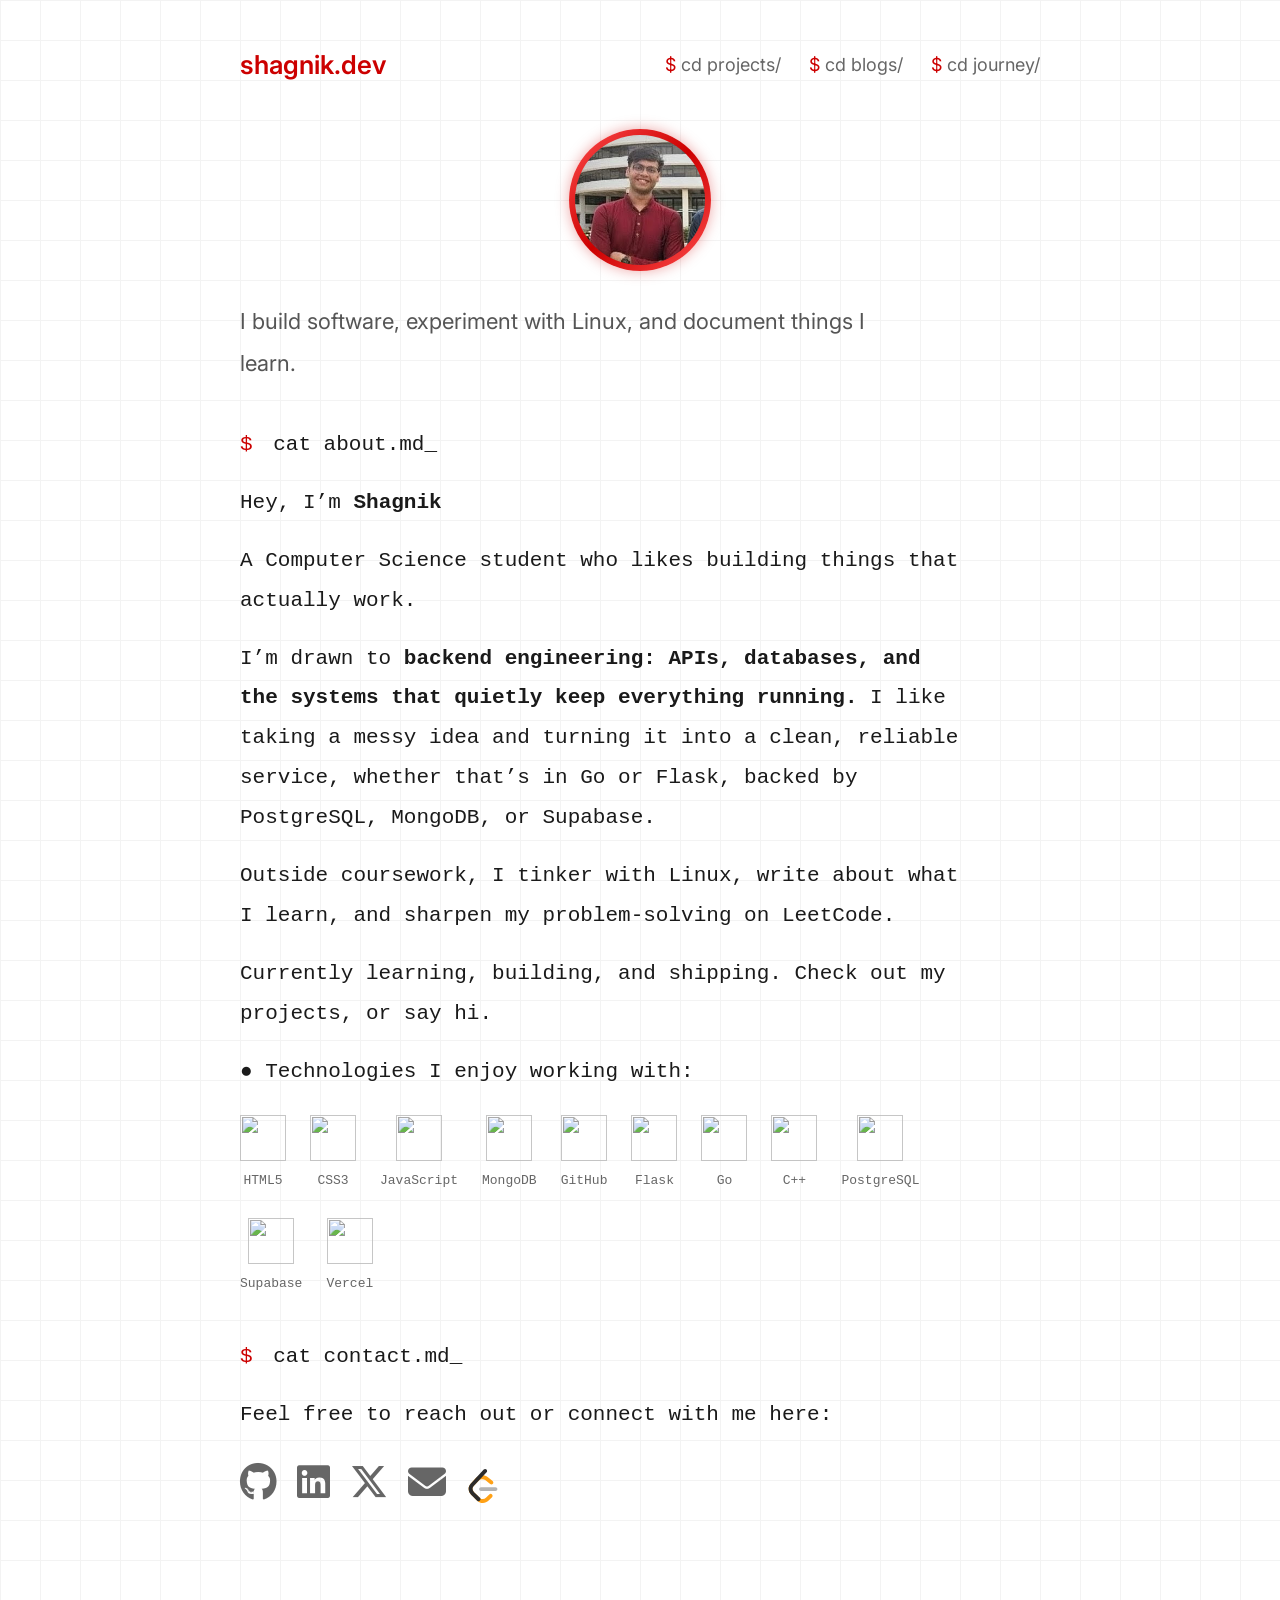
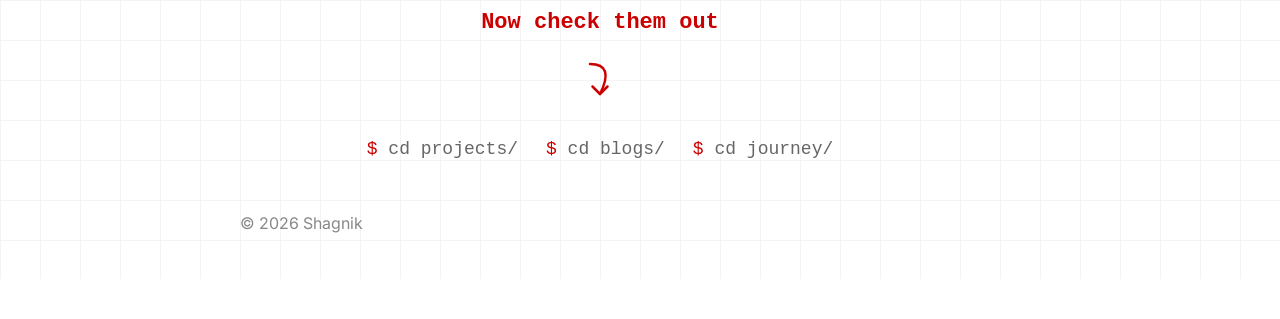
==== commit 93613b2d: "Revise personal introduction in index.html Updated personal description and removed redundancy." ====
--- a/index.html
+++ b/index.html
@@ -51,17 +51,18 @@
 <span class="prompt">$</span> cat about.md<span class="cursor">_</span>
 </p>
 
+<p>Hey, I’m <strong>Shagnik</strong></p>
+
+<p>A Computer Science student who likes building things that actually work.</p>
+
 <p>
-Hey, I’m <strong>Shagnik</strong>
+I’m drawn to <strong>backend engineering: APIs, databases, and the systems that quietly keep everything running.</strong>
+I like taking a messy idea and turning it into a clean, reliable service, whether that’s in Go or Flask, backed by PostgreSQL, MongoDB, or Supabase.
 </p>
 
-<p> A Computer Science student who likes building things that actually work.
+<p>Outside coursework, I tinker with Linux, write about what I learn, and sharpen my problem-solving on LeetCode.</p>
 
-I’m drawn to <strong>backend engineering: APIs, databases, and the systems that quietly keep everything running. </strong>I like taking a messy idea and turning it into a clean, reliable service, whether that’s in Go or Flask, backed by PostgreSQL, MongoDB, or Supabase.
-
-Outside coursework, I tinker with Linux, write about what I learn, and sharpen my problem-solving on LeetCode.
-
-Currently learning, building, and shipping. Check out my projects, or say hi.</p>
+<p>Currently learning, building, and shipping. Check out my projects, or say hi.</p>
 
 <p>● Technologies I enjoy working with:</p>
 
